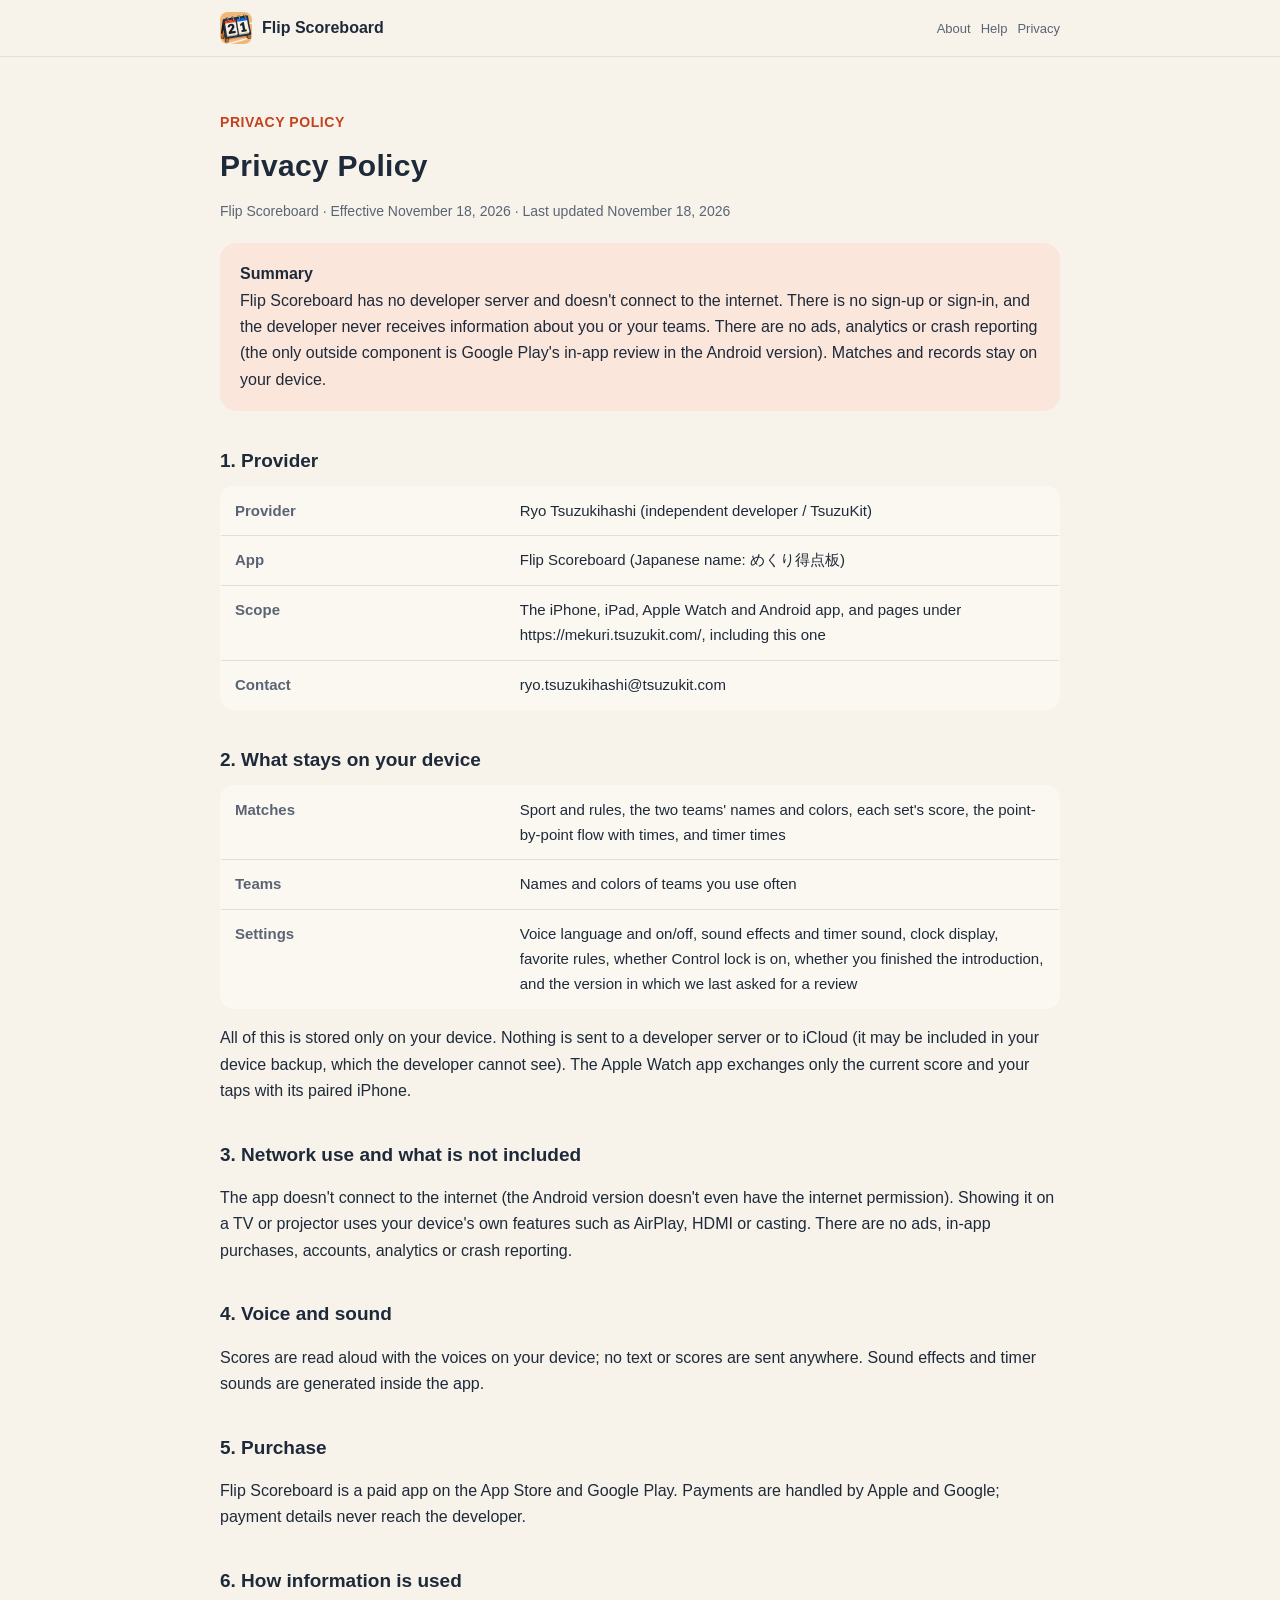
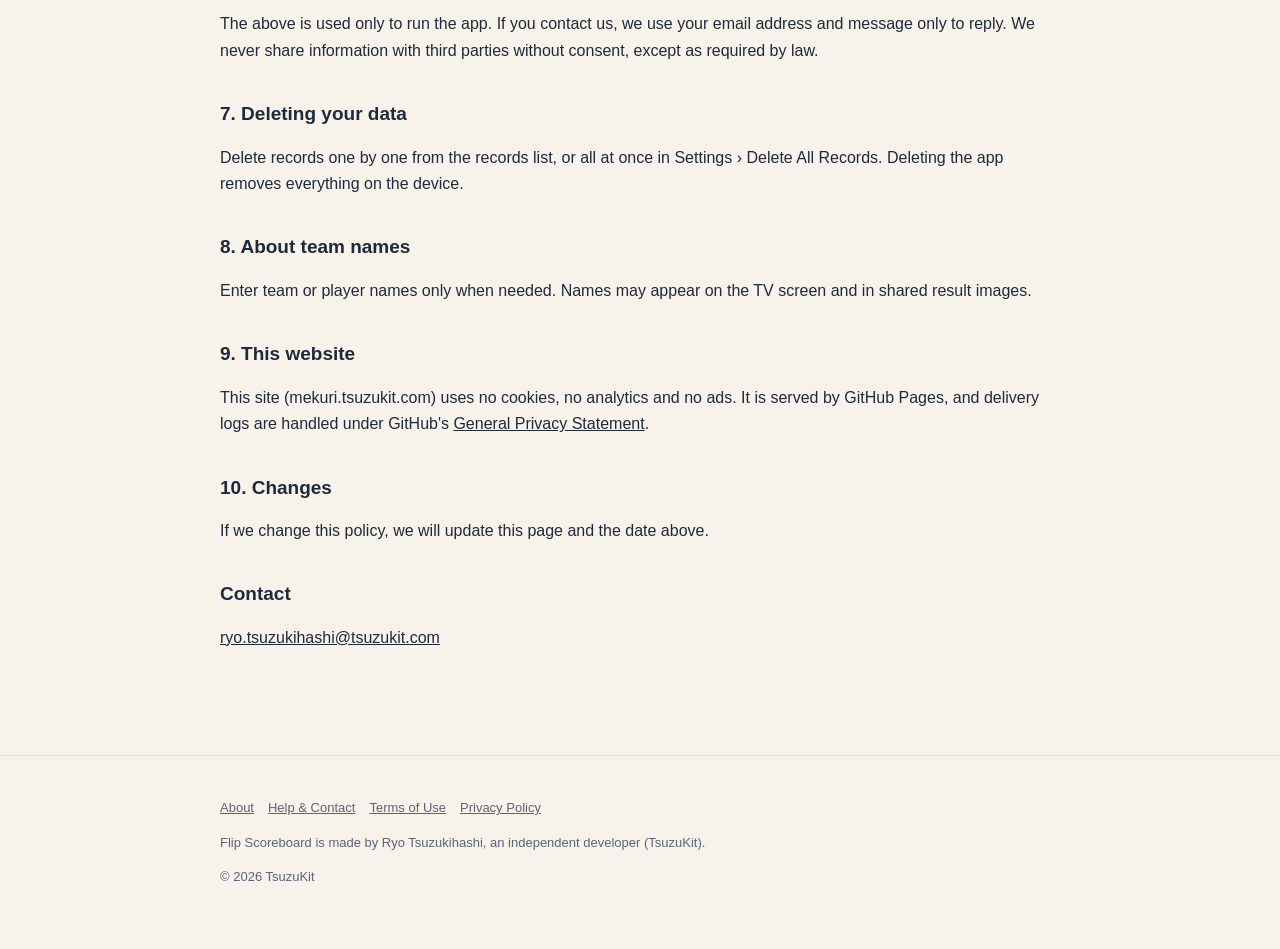
==== privacy.html @ cb6ddffb "めくり得点板のサイトを公開" ====
<!DOCTYPE html>
<html lang="ja" data-title-ja="プライバシーポリシー - めくり得点板" data-title-en="Privacy Policy - Flip Scoreboard">
<head>
<meta charset="UTF-8">
<meta name="viewport" content="width=device-width, initial-scale=1">
<script>(function(){var l=navigator.languages&&navigator.languages.length?navigator.languages:[navigator.language||"ja"],p="en";for(var i=0;i<l.length;i++){var c=String(l[i]).toLowerCase();if(c.indexOf("ja")===0){p="ja";break}if(c.indexOf("en")===0){p="en";break}}var d=document.documentElement;d.lang=p;var t=d.getAttribute("data-title-"+p);if(t){document.title=t}})();</script>
<title>プライバシーポリシー - めくり得点板</title>
<meta name="description" content="めくり得点板のプライバシーポリシー。開発者は個人情報を集めません。試合と記録は端末の中だけに置きます。 / Privacy Policy for Flip Scoreboard. The developer collects no personal information. Matches and records stay on your device.">
<meta property="og:title" content="プライバシーポリシー - めくり得点板">
<meta property="og:description" content="めくり得点板のプライバシーポリシー。開発者は個人情報を集めません。試合と記録は端末の中だけに置きます。">
<meta property="og:type" content="website">
<meta property="og:url" content="https://mekuri.tsuzukit.com/privacy.html">
<meta property="og:image" content="https://mekuri.tsuzukit.com/assets/og.jpg">
<link rel="icon" href="assets/icon.png">
<link rel="apple-touch-icon" href="assets/icon.png">
<link rel="stylesheet" href="style.css">
</head>
<body>
<div data-l="ja" lang="ja">
<header class="site"><div class="wrap">
<a class="brand" href="./"><img src="assets/icon.png" alt="" width="32" height="32">めくり得点板</a>
<nav class="site"><a href="./">紹介</a><a href="support.html">使い方</a><a href="privacy.html">プライバシー</a></nav>
</div></header>
<main class="wrap">
<article class="doc">
<p class="eyebrow">PRIVACY POLICY</p>
<h1>プライバシーポリシー</h1>
<p class="meta">めくり得点板／制定日 2026年11月18日／改定日 2026年11月18日</p>
<div class="summary"><strong>このポリシーの要旨</strong><br>めくり得点板は、開発者のサーバーを持たず、通信もしないアプリです。アカウント登録やログインはなく、開発者があなたやチームの情報を受け取ることはありません。広告、分析ツール、クラッシュを報告する仕組みは入れていません（外部の部品は、Android 版で評価のお願いの枠を出す Google Play のアプリ内レビューだけです）。試合と記録は端末の中だけに置きます。</div>
<h2>1. 提供者</h2>
<table>
<tr><th>提供者</th><td>續橋涼（個人開発者 / TsuzuKit）</td></tr>
<tr><th>アプリ名</th><td>めくり得点板（英語名 Flip Scoreboard）</td></tr>
<tr><th>対象</th><td>iPhone・iPad・Apple Watch・Android 向けアプリと、このページを含む https://mekuri.tsuzukit.com/ 配下のページ</td></tr>
<tr><th>連絡先</th><td>ryo.tsuzukihashi@tsuzukit.com</td></tr>
</table>
<h2>2. 端末の中で扱うもの</h2>
<table>
<tr><th>試合</th><td>種目とルール、2チームの名前と色、セットごとの点、どちらが何点目を取ったかの流れと時刻、タイマーの時間</td></tr>
<tr><th>チーム</th><td>よく使うチームの名前と色</td></tr>
<tr><th>アプリの設定</th><td>読み上げの言葉とオン・オフ、効果音とタイマーの音、時計の表示、よく使うルール、操作のロックのオン・オフ、案内を終えたかどうか、レビューのお願いを出した版</td></tr>
</table>
<p>これらは端末の中にだけ保存します。開発者のサーバーや iCloud には送りません（端末のバックアップに入ることはありますが、開発者は見られません）。Apple Watch のアプリは、ペアの iPhone とのあいだで、いまの点と操作だけをやりとりします。</p>
<h2>3. 通信と、入れていないもの</h2>
<p>本アプリは通信をしません（Android 版はインターネットの権限も持ちません）。テレビやプロジェクターへの表示は、AirPlay・HDMI・キャストなど端末の機能で行います。広告・アプリ内課金・アカウント登録・分析ツール・クラッシュの報告は入れていません。</p>
<h2>4. 読み上げと音</h2>
<p>読み上げは端末の中の音声で行い、文や点数を外へ送りません。効果音とタイマーの音はアプリの中で作った音です。</p>
<h2>5. 購入</h2>
<p>本アプリは App Store と Google Play の有料アプリです。お支払いは Apple・Google が処理し、支払いの情報は開発者には届きません。</p>
<h2>6. 情報を使う目的</h2>
<p>上のものは、アプリを動かすためだけに使います。お問い合わせをいただいたときは、メールアドレスと内容をお返事のためだけに使います。法令にもとづく場合を除き、本人の同意なく第三者に渡すことはありません。</p>
<h2>7. 消したいとき</h2>
<p>試合の記録は、記録の一覧から1つずつ、または設定の「記録を全部消す」で消せます。アプリを消すと、端末の中のものはすべて消えます。</p>
<h2>8. チームの名前について</h2>
<p>チームや選手の名前を入れるときは、必要なときだけ入れてください。テレビの画面や共有した結果の画像に名前が出ることがあります。</p>
<h2>9. このウェブサイトについて</h2>
<p>このサイト（mekuri.tsuzukit.com）は、Cookie も、アクセスを計測する仕組みも、広告も使っていません。サイトは GitHub Pages で配信しており、配信の記録は GitHub の <a href="https://docs.github.com/ja/site-policy/privacy-policies/github-general-privacy-statement">プライバシーについての声明</a> に沿って扱われます。</p>
<h2>10. 改定</h2>
<p>このポリシーを変えるときは、このページを書きかえ、上の改定日を新しくします。</p>
<h2>お問い合わせ</h2>
<p><a href="mailto:ryo.tsuzukihashi@tsuzukit.com">ryo.tsuzukihashi@tsuzukit.com</a></p>
</article>
</main>
<footer class="site"><div class="wrap">
<p><a href="./">紹介</a><a href="support.html">使い方とお問い合わせ</a><a href="terms.html">利用規約</a><a href="privacy.html">プライバシーポリシー</a></p>
<p>めくり得点板は、個人開発者の續橋涼（TsuzuKit）が作っているアプリです。</p>
<p>© 2026 TsuzuKit</p>
</div></footer>
</div>
<div data-l="en" lang="en">
<header class="site"><div class="wrap">
<a class="brand" href="./"><img src="assets/icon.png" alt="" width="32" height="32">Flip Scoreboard</a>
<nav class="site"><a href="./">About</a><a href="support.html">Help</a><a href="privacy.html">Privacy</a></nav>
</div></header>
<main class="wrap">
<article class="doc">
<p class="eyebrow">PRIVACY POLICY</p>
<h1>Privacy Policy</h1>
<p class="meta">Flip Scoreboard · Effective November 18, 2026 · Last updated November 18, 2026</p>
<div class="summary"><strong>Summary</strong><br>Flip Scoreboard has no developer server and doesn't connect to the internet. There is no sign-up or sign-in, and the developer never receives information about you or your teams. There are no ads, analytics or crash reporting (the only outside component is Google Play's in-app review in the Android version). Matches and records stay on your device.</div>
<h2>1. Provider</h2>
<table>
<tr><th>Provider</th><td>Ryo Tsuzukihashi (independent developer / TsuzuKit)</td></tr>
<tr><th>App</th><td>Flip Scoreboard (Japanese name: めくり得点板)</td></tr>
<tr><th>Scope</th><td>The iPhone, iPad, Apple Watch and Android app, and pages under https://mekuri.tsuzukit.com/, including this one</td></tr>
<tr><th>Contact</th><td>ryo.tsuzukihashi@tsuzukit.com</td></tr>
</table>
<h2>2. What stays on your device</h2>
<table>
<tr><th>Matches</th><td>Sport and rules, the two teams' names and colors, each set's score, the point-by-point flow with times, and timer times</td></tr>
<tr><th>Teams</th><td>Names and colors of teams you use often</td></tr>
<tr><th>Settings</th><td>Voice language and on/off, sound effects and timer sound, clock display, favorite rules, whether Control lock is on, whether you finished the introduction, and the version in which we last asked for a review</td></tr>
</table>
<p>All of this is stored only on your device. Nothing is sent to a developer server or to iCloud (it may be included in your device backup, which the developer cannot see). The Apple Watch app exchanges only the current score and your taps with its paired iPhone.</p>
<h2>3. Network use and what is not included</h2>
<p>The app doesn't connect to the internet (the Android version doesn't even have the internet permission). Showing it on a TV or projector uses your device's own features such as AirPlay, HDMI or casting. There are no ads, in-app purchases, accounts, analytics or crash reporting.</p>
<h2>4. Voice and sound</h2>
<p>Scores are read aloud with the voices on your device; no text or scores are sent anywhere. Sound effects and timer sounds are generated inside the app.</p>
<h2>5. Purchase</h2>
<p>Flip Scoreboard is a paid app on the App Store and Google Play. Payments are handled by Apple and Google; payment details never reach the developer.</p>
<h2>6. How information is used</h2>
<p>The above is used only to run the app. If you contact us, we use your email address and message only to reply. We never share information with third parties without consent, except as required by law.</p>
<h2>7. Deleting your data</h2>
<p>Delete records one by one from the records list, or all at once in Settings › Delete All Records. Deleting the app removes everything on the device.</p>
<h2>8. About team names</h2>
<p>Enter team or player names only when needed. Names may appear on the TV screen and in shared result images.</p>
<h2>9. This website</h2>
<p>This site (mekuri.tsuzukit.com) uses no cookies, no analytics and no ads. It is served by GitHub Pages, and delivery logs are handled under GitHub's <a href="https://docs.github.com/en/site-policy/privacy-policies/github-general-privacy-statement">General Privacy Statement</a>.</p>
<h2>10. Changes</h2>
<p>If we change this policy, we will update this page and the date above.</p>
<h2>Contact</h2>
<p><a href="mailto:ryo.tsuzukihashi@tsuzukit.com">ryo.tsuzukihashi@tsuzukit.com</a></p>
</article>
</main>
<footer class="site"><div class="wrap">
<p><a href="./">About</a><a href="support.html">Help & Contact</a><a href="terms.html">Terms of Use</a><a href="privacy.html">Privacy Policy</a></p>
<p>Flip Scoreboard is made by Ryo Tsuzukihashi, an independent developer (TsuzuKit).</p>
<p>© 2026 TsuzuKit</p>
</div></footer>
</div>
</body>
</html>
---- style.css ----
/* めくり得点板 — 生成りの地・濃い紺の文字・朱と青の2チーム（アプリの Theme と同じ。朱はいちばん押すものだけ） */
:root {
  --paper: #f7f3ea; --card: #fbf8f1; --ink: #1e2a3a; --sub: #5a6474; --line: #e6dfd0;
  --vermilion: #c4421f; --vermilion-soft: #fbe6dc; --navy: #1e2a3a; --correct: #23794b;
}
@media (prefers-color-scheme: dark) {
  :root { --paper: #111318; --card: #1b1e25; --ink: #e9edf5; --sub: #a6aec0; --line: #2c313b;
    --vermilion: #ff8a63; --vermilion-soft: #3a2018; --navy: #c9d6ea; --correct: #6fd39a; }
}
* { box-sizing: border-box; }
html { -webkit-text-size-adjust: 100%; }
body { margin: 0; background: var(--paper); color: var(--ink); line-height: 1.8;
  font-family: -apple-system, BlinkMacSystemFont, "Hiragino Sans", "Hiragino Kaku Gothic ProN", "Noto Sans JP", sans-serif; }
a { color: var(--navy); }
.wrap { max-width: 880px; margin: 0 auto; padding: 0 20px; }
header.site { border-bottom: 1px solid var(--line); background: var(--paper); position: sticky; top: 0; z-index: 5; }
header.site .wrap { display: flex; align-items: center; gap: 16px; min-height: 56px; }
.brand { display: flex; align-items: center; gap: 10px; font-weight: 800; text-decoration: none; color: var(--ink); margin-right: auto; }
.brand img { width: 32px; height: 32px; border-radius: 8px; }
nav.site a { font-size: 14px; text-decoration: none; color: var(--sub); margin-left: 14px; white-space: nowrap; }
nav.site a:hover { color: var(--ink); }
.hero { padding: 56px 0 40px; display: grid; gap: 32px; align-items: center; }
@media (min-width: 760px) { .hero { grid-template-columns: 1.1fr 0.9fr; } }
.eyebrow { color: var(--vermilion); font-weight: 700; font-size: 14px; letter-spacing: 0.04em; }
h1 { font-size: clamp(30px, 6vw, 46px); line-height: 1.35; margin: 8px 0 16px; letter-spacing: 0.01em; }
h2 { font-size: 24px; margin: 56px 0 16px; line-height: 1.5; }
h3 { font-size: 17px; margin: 0 0 6px; }
.lead { font-size: 17px; color: var(--sub); }
.cta { display: inline-block; margin-top: 20px; background: var(--vermilion); color: #ffffff; font-weight: 700; text-decoration: none;
  padding: 14px 26px; border-radius: 16px; }
.note { font-size: 13px; color: var(--sub); }
.hero img { width: 100%; max-width: 320px; height: auto; justify-self: center; }
.grid { display: grid; gap: 14px; }
@media (min-width: 700px) { .grid.two { grid-template-columns: 1fr 1fr; } .grid.three { grid-template-columns: repeat(3, 1fr); } }
.card { background: var(--card); border: 1px solid var(--line); border-radius: 18px; padding: 20px; }
.card.em { background: var(--vermilion-soft); border-color: transparent; }
.steps { counter-reset: step; }
.steps .card { position: relative; padding-left: 62px; }
.steps .card::before { counter-increment: step; content: counter(step); position: absolute; left: 18px; top: 18px; width: 32px; height: 32px;
  border-radius: 50%; border: 2.5px solid var(--vermilion); color: var(--vermilion); font-weight: 800; display: grid; place-items: center; }
table { width: 100%; border-collapse: collapse; background: var(--card); border: 1px solid var(--line); border-radius: 14px; overflow: hidden; }
th, td { text-align: left; padding: 12px 14px; border-bottom: 1px solid var(--line); vertical-align: top; font-size: 15px; }
th { width: 34%; color: var(--sub); font-weight: 600; }
tr:last-child th, tr:last-child td { border-bottom: none; }
.doc { padding: 40px 0 24px; }
.doc h1 { font-size: 30px; }
.doc h2 { font-size: 19px; margin: 36px 0 10px; }
.doc .meta { color: var(--sub); font-size: 14px; }
.doc .summary { background: var(--vermilion-soft); border-radius: 16px; padding: 18px 20px; margin: 20px 0; }
details { background: var(--card); border: 1px solid var(--line); border-radius: 14px; padding: 14px 18px; }
details + details { margin-top: 10px; }
summary { font-weight: 700; cursor: pointer; }
footer.site { border-top: 1px solid var(--line); margin-top: 64px; padding: 28px 0 48px; color: var(--sub); font-size: 13px; }
footer.site a { color: var(--sub); margin-right: 14px; }
.qid { font-family: ui-monospace, SFMono-Regular, Menlo, monospace; background: var(--card); border: 1px solid var(--line);
  border-radius: 8px; padding: 2px 8px; }
/* 端末の言語に合うほうだけ見せる（build.py が両方を1ページに入れる） */
html[lang="ja"] [data-l="en"], html[lang="en"] [data-l="ja"] { display: none; }
[lang="en"] { line-height: 1.65; }
[lang="en"] h1 { line-height: 1.2; }
[lang="en"] nav.site a { font-size: 13px; margin-left: 10px; }
@media (max-width: 480px) { nav.site a { font-size: 12px; margin-left: 8px; } header.site .wrap { gap: 4px; } .brand { gap: 7px; font-size: 15px; } }
.brand { white-space: nowrap; flex-shrink: 0; }
/* 幅の狭い画面では、上の帯の「紹介」を出さない（左のアプリ名が同じ行き先） */
@media (max-width: 480px) { nav.site a:first-child { display: none; } }
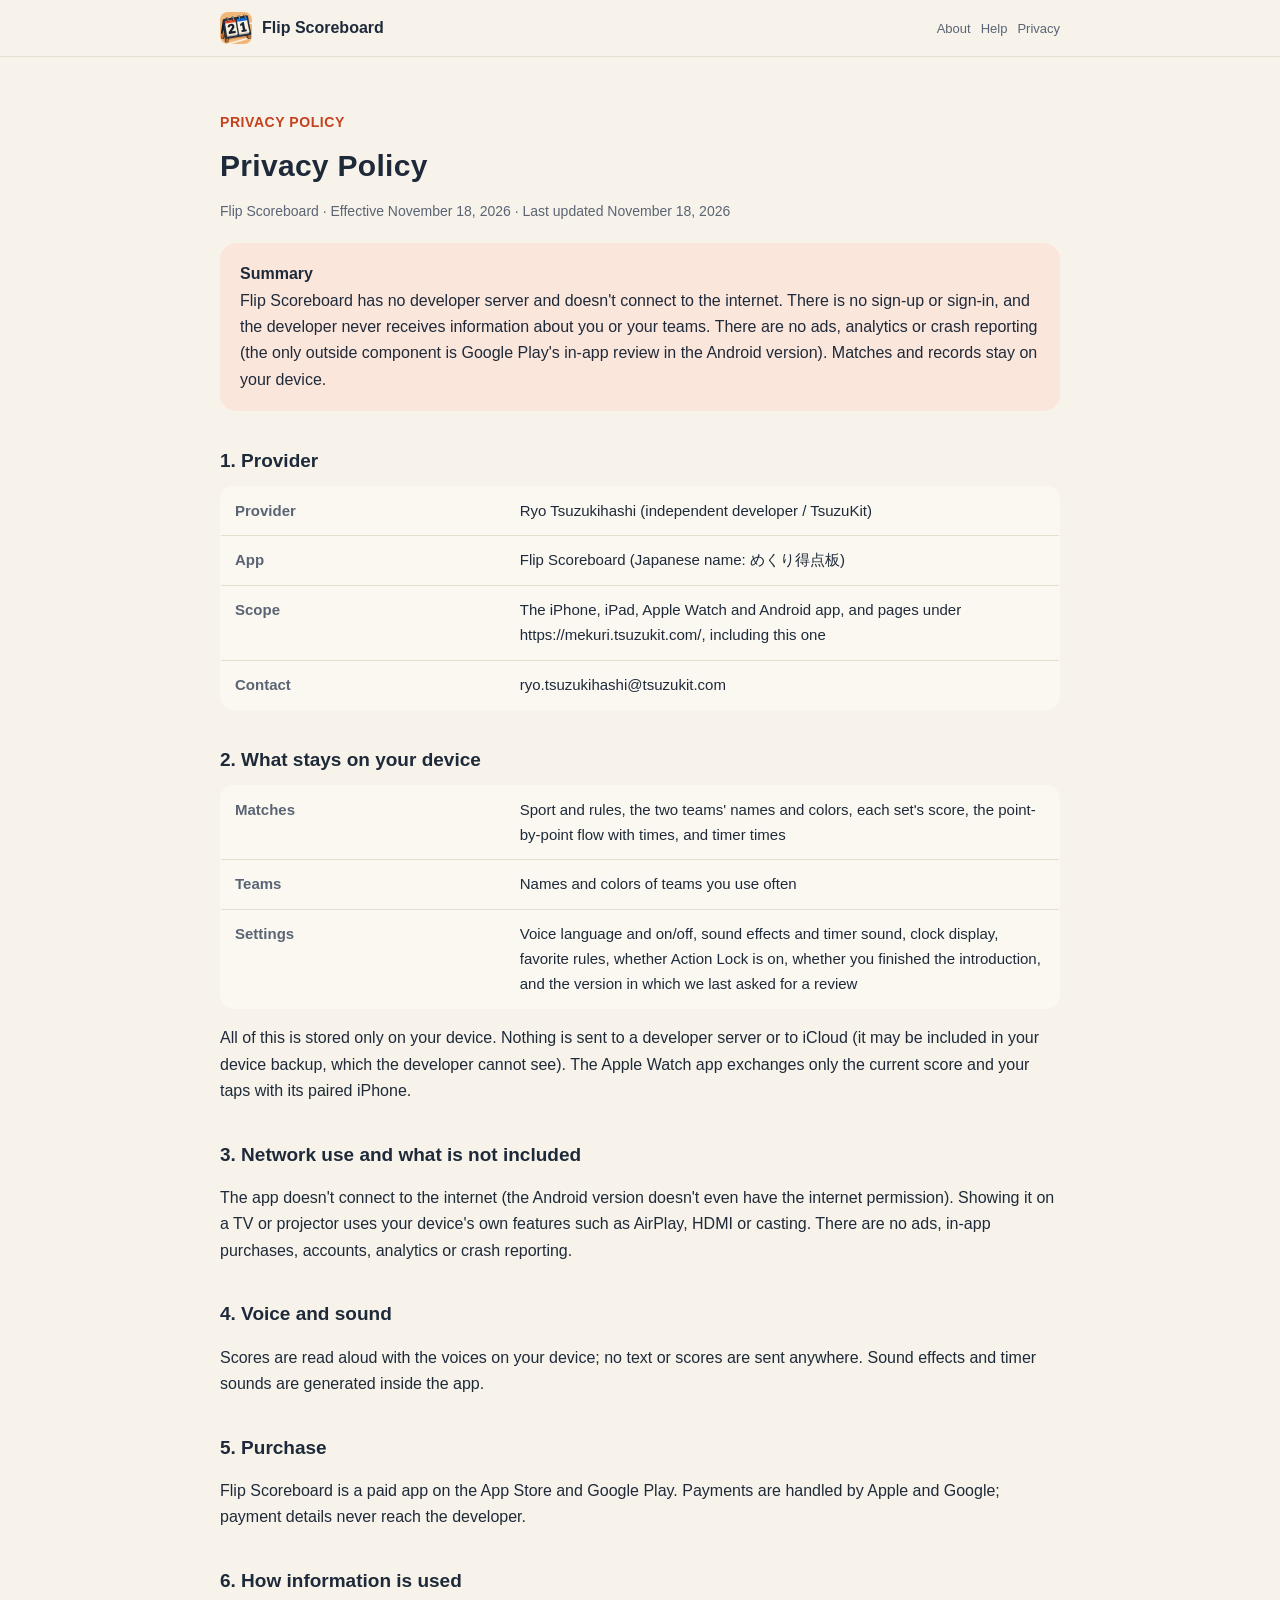
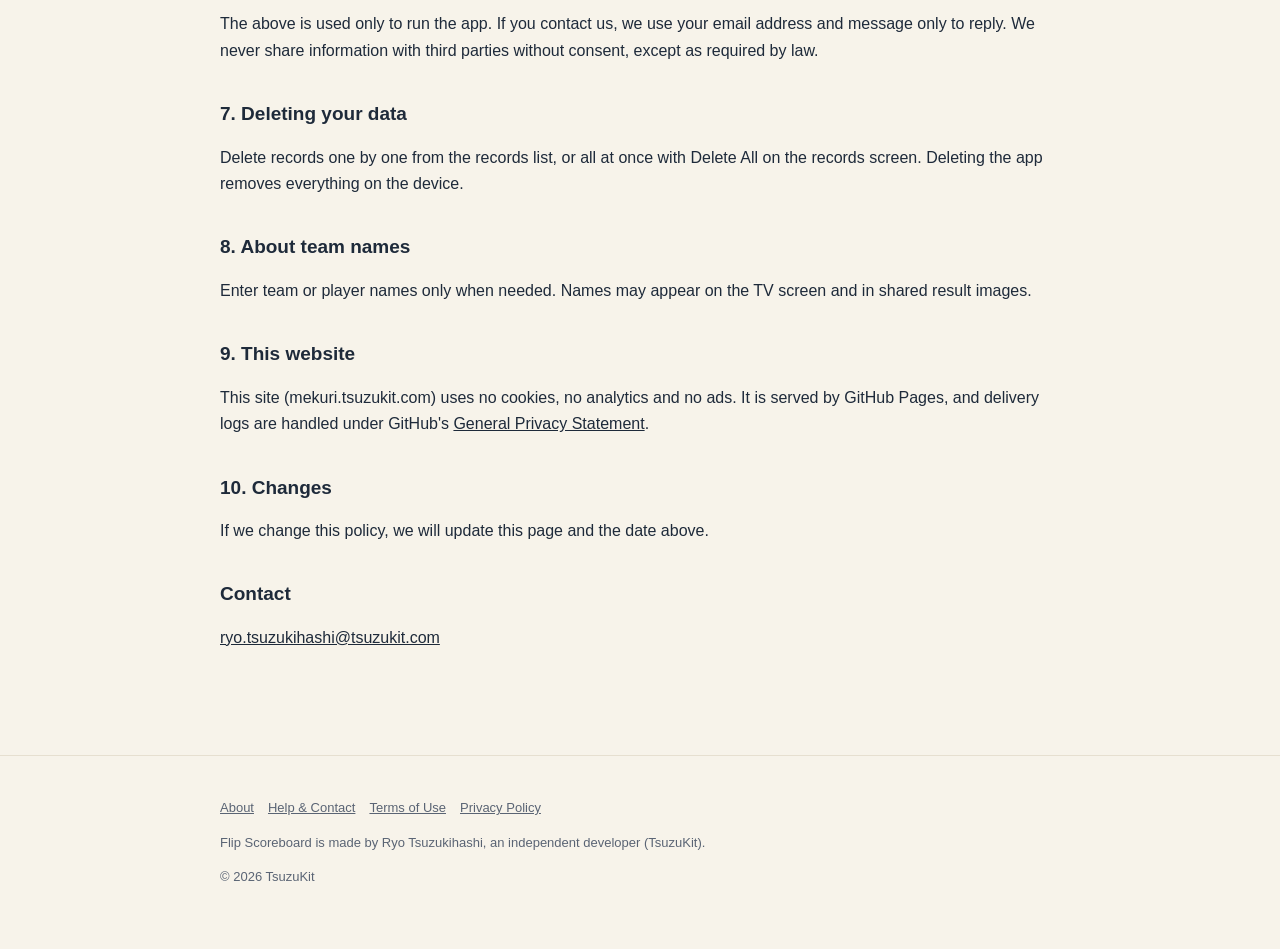
==== commit d5b63fa4: "ボタン名を実際の表示にそろえた" ====
--- a/privacy.html
+++ b/privacy.html
@@ -50,7 +50,7 @@
 <h2>6. 情報を使う目的</h2>
 <p>上のものは、アプリを動かすためだけに使います。お問い合わせをいただいたときは、メールアドレスと内容をお返事のためだけに使います。法令にもとづく場合を除き、本人の同意なく第三者に渡すことはありません。</p>
 <h2>7. 消したいとき</h2>
-<p>試合の記録は、記録の一覧から1つずつ、または設定の「記録を全部消す」で消せます。アプリを消すと、端末の中のものはすべて消えます。</p>
+<p>試合の記録は、記録の一覧から1つずつ、または記録の画面の［全部消す］で消せます。アプリを消すと、端末の中のものはすべて消えます。</p>
 <h2>8. チームの名前について</h2>
 <p>チームや選手の名前を入れるときは、必要なときだけ入れてください。テレビの画面や共有した結果の画像に名前が出ることがあります。</p>
 <h2>9. このウェブサイトについて</h2>
@@ -89,7 +89,7 @@
 <table>
 <tr><th>Matches</th><td>Sport and rules, the two teams' names and colors, each set's score, the point-by-point flow with times, and timer times</td></tr>
 <tr><th>Teams</th><td>Names and colors of teams you use often</td></tr>
-<tr><th>Settings</th><td>Voice language and on/off, sound effects and timer sound, clock display, favorite rules, whether Control lock is on, whether you finished the introduction, and the version in which we last asked for a review</td></tr>
+<tr><th>Settings</th><td>Voice language and on/off, sound effects and timer sound, clock display, favorite rules, whether Action Lock is on, whether you finished the introduction, and the version in which we last asked for a review</td></tr>
 </table>
 <p>All of this is stored only on your device. Nothing is sent to a developer server or to iCloud (it may be included in your device backup, which the developer cannot see). The Apple Watch app exchanges only the current score and your taps with its paired iPhone.</p>
 <h2>3. Network use and what is not included</h2>
@@ -101,7 +101,7 @@
 <h2>6. How information is used</h2>
 <p>The above is used only to run the app. If you contact us, we use your email address and message only to reply. We never share information with third parties without consent, except as required by law.</p>
 <h2>7. Deleting your data</h2>
-<p>Delete records one by one from the records list, or all at once in Settings › Delete All Records. Deleting the app removes everything on the device.</p>
+<p>Delete records one by one from the records list, or all at once with Delete All on the records screen. Deleting the app removes everything on the device.</p>
 <h2>8. About team names</h2>
 <p>Enter team or player names only when needed. Names may appear on the TV screen and in shared result images.</p>
 <h2>9. This website</h2>
